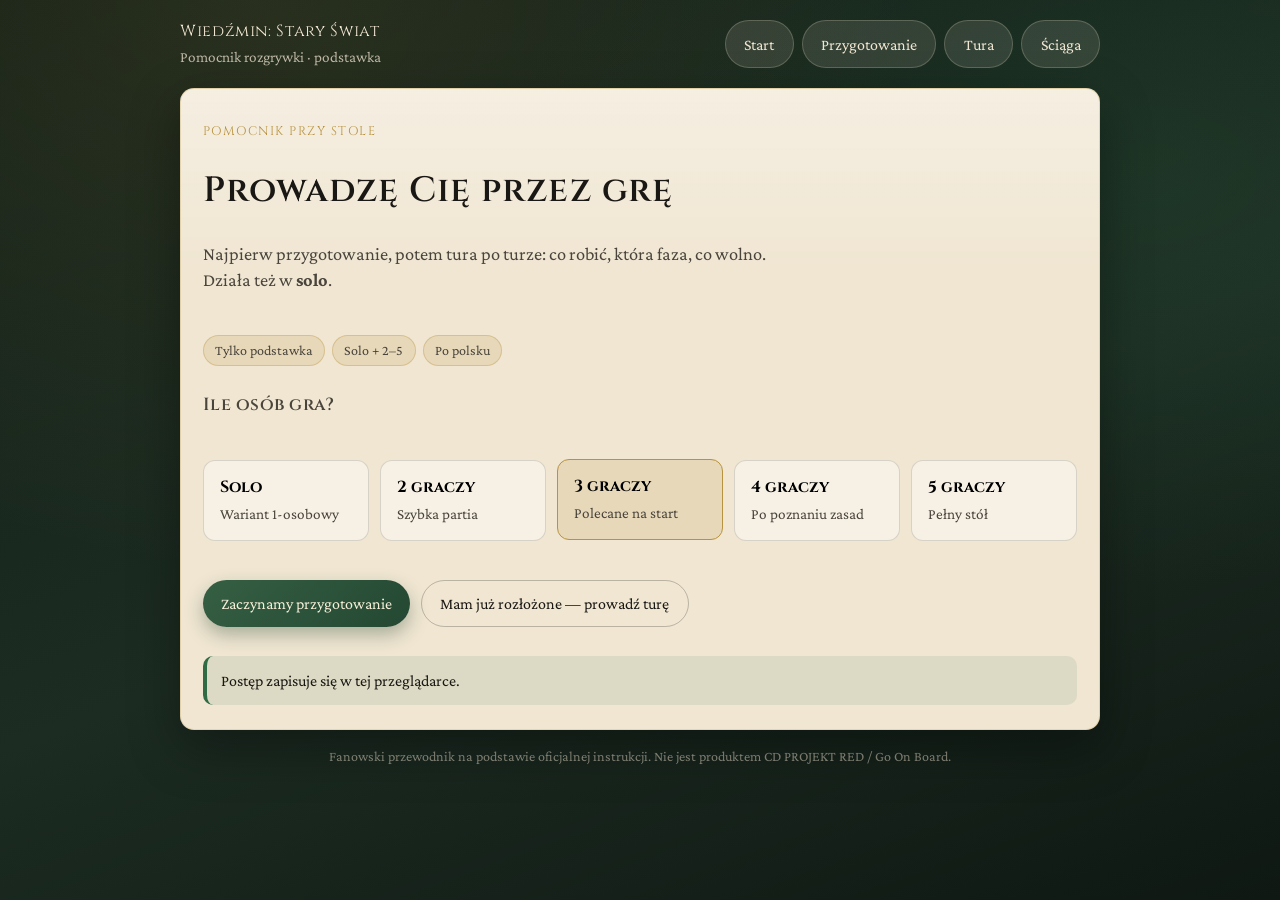
==== wiedzmin-helper/index.html @ c283d499 "Dodaj pomocnik Wiedźmin: Stary Świat (podstawka + solo) Przeglądarkowy przewodnik w wiedzmin-helper/" ====
<!DOCTYPE html>
<html lang="pl">
  <head>
    <meta charset="UTF-8" />
    <meta name="viewport" content="width=device-width, initial-scale=1" />
    <meta
      name="description"
      content="Pomocnik do planszówki Wiedźmin: Stary Świat — przygotowanie rozgrywki i prowadzenie tury krok po kroku."
    />
    <title>Wiedźmin: Stary Świat — Pomocnik</title>
    <link rel="preconnect" href="https://fonts.googleapis.com" />
    <link rel="preconnect" href="https://fonts.gstatic.com" crossorigin />
    <link
      href="https://fonts.googleapis.com/css2?family=Cinzel:wght@500;600&family=Crimson+Pro:ital,wght@0,400;0,600;1,400&display=swap"
      rel="stylesheet"
    />
    <link rel="stylesheet" href="./css/styles.css" />
  </head>
  <body>
    <div class="app" id="app">
      <p style="color:#f0e6d2;padding:2rem;font-family:Georgia,serif">Ładowanie pomocnika…</p>
    </div>
    <script type="module" src="./js/app.js"></script>
  </body>
</html>
---- wiedzmin-helper/css/styles.css ----
:root {
  --bg-deep: #142018;
  --bg-mid: #1c2c22;
  --panel: #f0e6d2;
  --panel-dark: #e2d4b8;
  --ink: #1a1814;
  --ink-soft: #4a453c;
  --brass: #b8923e;
  --brass-bright: #d4b05a;
  --danger: #8b3a2f;
  --ok: #2f6b45;
  --line: rgba(26, 24, 20, 0.14);
  --shadow: 0 18px 50px rgba(0, 0, 0, 0.35);
  --radius: 14px;
  --font-display: "Cinzel", "Palatino Linotype", serif;
  --font-body: "Crimson Pro", "Georgia", serif;
}

* {
  box-sizing: border-box;
}

html,
body {
  margin: 0;
  min-height: 100%;
}

body {
  font-family: var(--font-body);
  color: var(--ink);
  background:
    radial-gradient(ellipse at 20% 0%, rgba(184, 146, 62, 0.12), transparent 45%),
    radial-gradient(ellipse at 90% 20%, rgba(47, 107, 69, 0.18), transparent 40%),
    linear-gradient(160deg, var(--bg-deep), var(--bg-mid) 55%, #0f1813);
  background-attachment: fixed;
  line-height: 1.45;
}

button,
input,
select {
  font: inherit;
}

.app {
  width: min(920px, calc(100% - 1.5rem));
  margin: 0 auto;
  padding: 1.25rem 0 3rem;
}

.topbar {
  display: flex;
  align-items: center;
  justify-content: space-between;
  gap: 1rem;
  margin-bottom: 1.25rem;
  color: var(--panel);
}

.brand {
  font-family: var(--font-display);
  letter-spacing: 0.04em;
}

.brand small {
  display: block;
  margin-top: 0.2rem;
  font-family: var(--font-body);
  font-size: 0.95rem;
  opacity: 0.75;
  letter-spacing: 0;
}

.top-actions {
  display: flex;
  gap: 0.5rem;
  flex-wrap: wrap;
}

.panel {
  background:
    linear-gradient(180deg, rgba(255, 255, 255, 0.35), transparent 28%),
    var(--panel);
  border: 1px solid rgba(184, 146, 62, 0.28);
  border-radius: var(--radius);
  box-shadow: var(--shadow);
  padding: 1.35rem 1.35rem 1.5rem;
  animation: rise 0.35s ease both;
}

@keyframes rise {
  from {
    opacity: 0;
    transform: translateY(10px);
  }
  to {
    opacity: 1;
    transform: none;
  }
}

h1,
h2,
h3 {
  font-family: var(--font-display);
  font-weight: 600;
  letter-spacing: 0.03em;
  margin: 0 0 0.65rem;
}

h1 {
  font-size: clamp(1.6rem, 4vw, 2.2rem);
}

h2 {
  font-size: 1.35rem;
}

h3 {
  font-size: 1.1rem;
  color: var(--ink-soft);
}

.lead {
  font-size: 1.15rem;
  color: var(--ink-soft);
  margin: 0 0 1.25rem;
}

.progress {
  display: grid;
  gap: 0.45rem;
  margin-bottom: 1.1rem;
}

.progress-meta {
  display: flex;
  justify-content: space-between;
  gap: 1rem;
  font-size: 0.95rem;
  color: var(--ink-soft);
}

.progress-bar {
  height: 8px;
  border-radius: 999px;
  background: rgba(26, 24, 20, 0.1);
  overflow: hidden;
}

.progress-bar > span {
  display: block;
  height: 100%;
  width: 0;
  background: linear-gradient(90deg, var(--ok), var(--brass));
  transition: width 0.3s ease;
}

.step-kicker {
  display: inline-block;
  margin-bottom: 0.55rem;
  font-family: var(--font-display);
  font-size: 0.78rem;
  letter-spacing: 0.12em;
  text-transform: uppercase;
  color: var(--brass);
}

.checklist {
  list-style: none;
  margin: 0 0 1rem;
  padding: 0;
  display: grid;
  gap: 0.55rem;
}

.checklist li {
  display: grid;
  grid-template-columns: auto 1fr;
  gap: 0.7rem;
  align-items: start;
  padding: 0.75rem 0.85rem;
  border-radius: 10px;
  background: rgba(255, 255, 255, 0.35);
  border: 1px solid var(--line);
}

.checklist strong {
  display: block;
  margin-bottom: 0.15rem;
}

.note,
.warn,
.tip {
  margin: 0.9rem 0 0;
  padding: 0.8rem 0.9rem;
  border-radius: 10px;
  border-left: 4px solid var(--brass);
  background: rgba(184, 146, 62, 0.12);
}

.warn {
  border-left-color: var(--danger);
  background: rgba(139, 58, 47, 0.1);
}

.tip {
  border-left-color: var(--ok);
  background: rgba(47, 107, 69, 0.1);
}

.actions {
  display: flex;
  flex-wrap: wrap;
  gap: 0.65rem;
  margin-top: 1.25rem;
}

.btn {
  appearance: none;
  border: 0;
  border-radius: 999px;
  padding: 0.7rem 1.15rem;
  cursor: pointer;
  transition: transform 0.15s ease, background 0.15s ease, box-shadow 0.15s ease;
}

.btn:hover {
  transform: translateY(-1px);
}

.btn:active {
  transform: translateY(0);
}

.btn-primary {
  background: linear-gradient(135deg, #355f43, #244833);
  color: #f7efd8;
  box-shadow: 0 8px 18px rgba(36, 72, 51, 0.35);
}

.btn-secondary {
  background: transparent;
  color: var(--ink);
  border: 1px solid rgba(26, 24, 20, 0.25);
}

.btn-ghost {
  background: rgba(240, 230, 210, 0.12);
  color: var(--panel);
  border: 1px solid rgba(240, 230, 210, 0.22);
}

.btn-danger {
  background: var(--danger);
  color: #fff7f2;
}

.choice-grid {
  display: grid;
  grid-template-columns: repeat(auto-fit, minmax(140px, 1fr));
  gap: 0.7rem;
  margin: 1rem 0 0.25rem;
}

.choice {
  text-align: left;
  padding: 0.95rem 1rem;
  border-radius: 12px;
  border: 1px solid var(--line);
  background: rgba(255, 255, 255, 0.42);
  cursor: pointer;
  transition: border-color 0.15s ease, transform 0.15s ease, background 0.15s ease;
}

.choice:hover,
.choice.active {
  border-color: var(--brass);
  background: rgba(184, 146, 62, 0.16);
  transform: translateY(-1px);
}

.choice strong {
  display: block;
  font-family: var(--font-display);
  margin-bottom: 0.2rem;
}

.choice span {
  color: var(--ink-soft);
  font-size: 0.95rem;
}

.table {
  width: 100%;
  border-collapse: collapse;
  margin: 0.85rem 0 0.2rem;
  font-size: 0.98rem;
}

.table th,
.table td {
  border: 1px solid var(--line);
  padding: 0.55rem 0.65rem;
  text-align: left;
}

.table th {
  background: rgba(184, 146, 62, 0.15);
  font-family: var(--font-display);
  font-weight: 600;
}

.home-hero {
  min-height: min(72vh, 620px);
  display: grid;
  align-content: center;
  gap: 0.9rem;
}

.home-hero .lead {
  max-width: 36rem;
}

.badge-row {
  display: flex;
  flex-wrap: wrap;
  gap: 0.45rem;
  margin: 0.4rem 0 0.8rem;
}

.badge {
  display: inline-flex;
  align-items: center;
  padding: 0.28rem 0.7rem;
  border-radius: 999px;
  background: rgba(184, 146, 62, 0.16);
  border: 1px solid rgba(184, 146, 62, 0.35);
  font-size: 0.88rem;
  color: var(--ink-soft);
}

.phase-tabs {
  display: flex;
  flex-wrap: wrap;
  gap: 0.45rem;
  margin-bottom: 1rem;
}

.phase-tab {
  padding: 0.45rem 0.8rem;
  border-radius: 999px;
  border: 1px solid var(--line);
  background: rgba(255, 255, 255, 0.35);
  color: var(--ink-soft);
  cursor: pointer;
}

.phase-tab.active {
  background: #244833;
  border-color: #244833;
  color: #f7efd8;
}

.footer-note {
  margin-top: 1rem;
  color: rgba(240, 230, 210, 0.55);
  font-size: 0.88rem;
  text-align: center;
}

@media (max-width: 640px) {
  .app {
    width: min(100% - 1rem, 920px);
  }

  .panel {
    padding: 1.05rem;
  }

  .topbar {
    flex-direction: column;
    align-items: flex-start;
  }
}
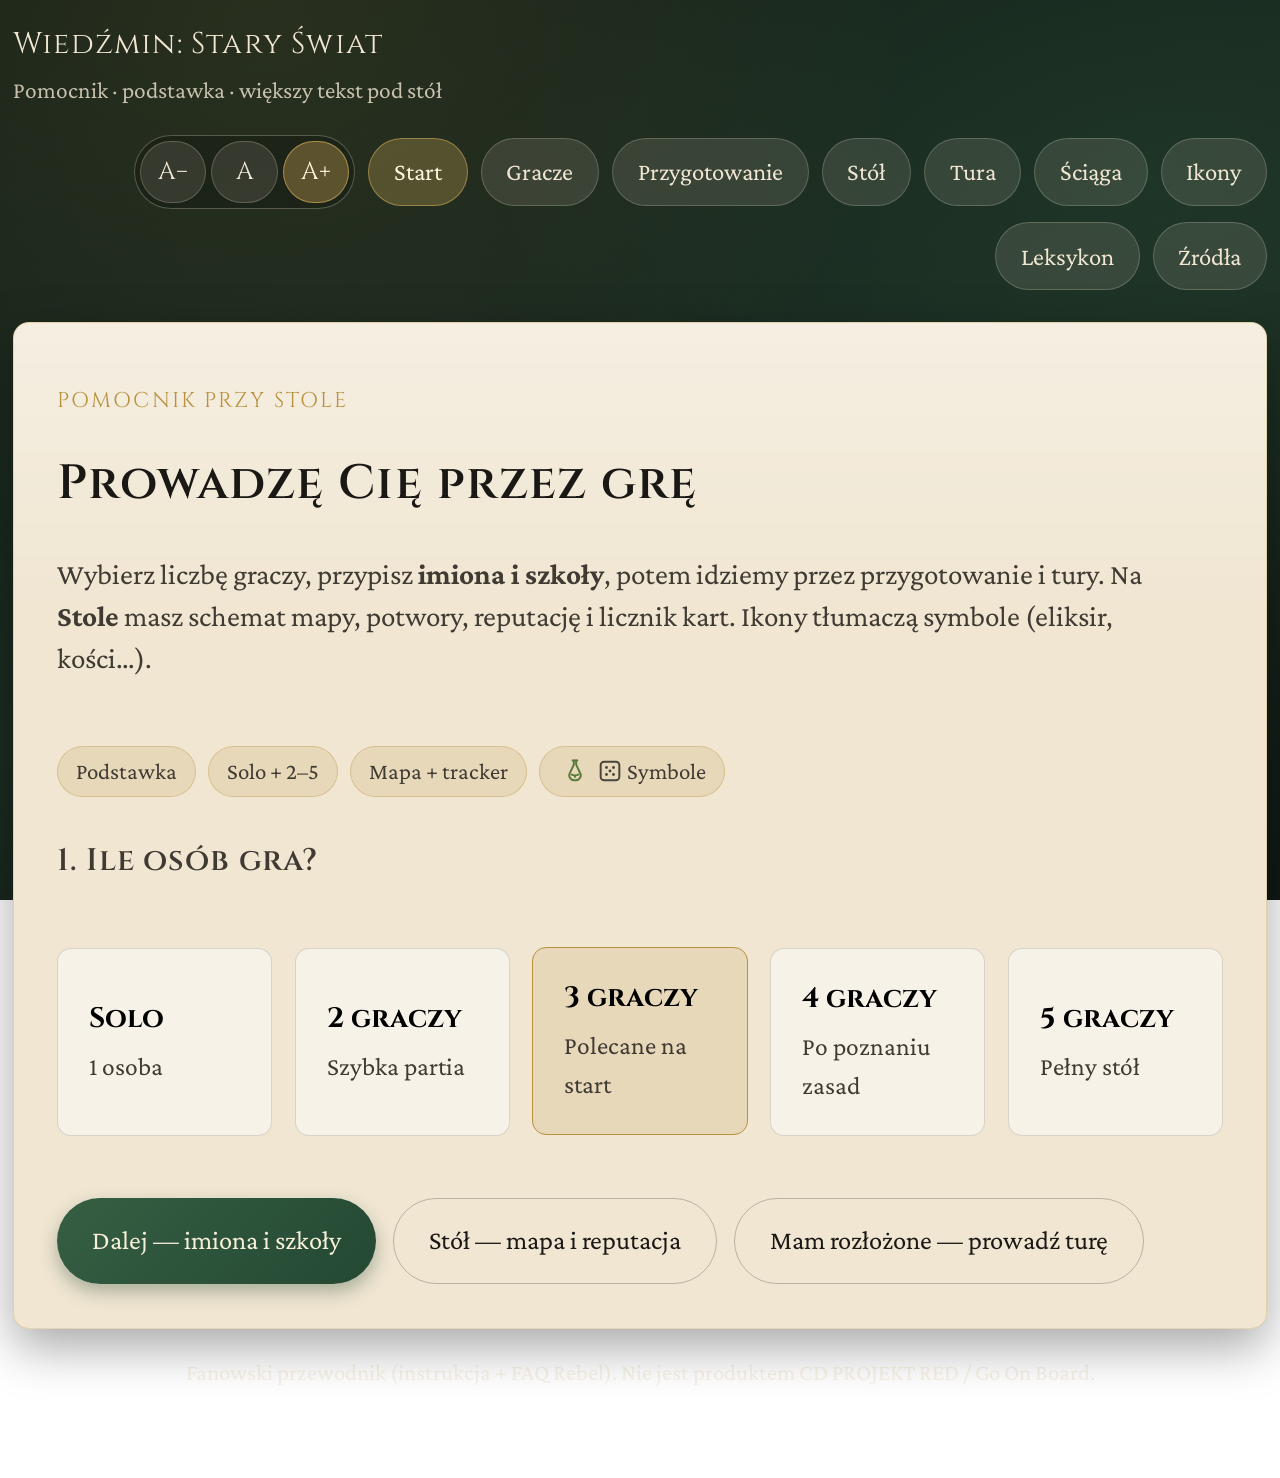
==== commit faefe54c: "Powiększ UI pod stół: pełniejsza szerokość i większa czcionka Domyślnie XL (~26px), układ do ~1600px" ====
--- a/wiedzmin-helper/index.html
+++ b/wiedzmin-helper/index.html
@@ -2,7 +2,21 @@
 <html lang="pl">
   <head>
     <meta charset="UTF-8" />
-    <meta name="viewport" content="width=device-width, initial-scale=1" />
+    <meta name="viewport" content="width=device-width, initial-scale=1, viewport-fit=cover" />
+    <script>
+      (function () {
+        try {
+          var s = localStorage.getItem("wiedzmin-stary-swiat-ui-scale") || "xl";
+          if (s === "md" || s === "lg" || s === "xl") {
+            document.documentElement.setAttribute("data-ui-scale", s);
+          } else {
+            document.documentElement.setAttribute("data-ui-scale", "xl");
+          }
+        } catch (e) {
+          document.documentElement.setAttribute("data-ui-scale", "xl");
+        }
+      })();
+    </script>
     <meta
       name="description"
       content="Pomocnik do planszówki Wiedźmin: Stary Świat — przygotowanie rozgrywki i prowadzenie tury krok po kroku."
--- a/wiedzmin-helper/css/styles.css
+++ b/wiedzmin-helper/css/styles.css
@@ -4,20 +4,39 @@
   --panel: #f0e6d2;
   --panel-dark: #e2d4b8;
   --ink: #1a1814;
-  --ink-soft: #4a453c;
+  --ink-soft: #3f3a32;
   --brass: #b8923e;
   --brass-bright: #d4b05a;
   --danger: #8b3a2f;
   --ok: #2f6b45;
   --line: rgba(26, 24, 20, 0.14);
   --shadow: 0 18px 50px rgba(0, 0, 0, 0.35);
-  --radius: 14px;
+  --radius: 16px;
   --font-display: "Cinzel", "Palatino Linotype", serif;
   --font-body: "Crimson Pro", "Georgia", serif;
+  /* Bazowo duże — do oglądania zza stołu; A−/A/A+ w topbarze */
+  --ui-font: 26px;
+  --app-max: 1600px;
 }
 
 * {
   box-sizing: border-box;
+}
+
+html {
+  font-size: var(--ui-font);
+}
+
+html[data-ui-scale="md"] {
+  --ui-font: 20px;
+}
+
+html[data-ui-scale="lg"] {
+  --ui-font: 22px;
+}
+
+html[data-ui-scale="xl"] {
+  --ui-font: 26px;
 }
 
 html,
@@ -34,41 +53,49 @@
     radial-gradient(ellipse at 90% 20%, rgba(47, 107, 69, 0.18), transparent 40%),
     linear-gradient(160deg, var(--bg-deep), var(--bg-mid) 55%, #0f1813);
   background-attachment: fixed;
-  line-height: 1.45;
+  line-height: 1.5;
+  -webkit-text-size-adjust: 100%;
+  text-size-adjust: 100%;
 }
 
 button,
 input,
-select {
+select,
+textarea {
   font: inherit;
 }
 
 .app {
-  width: min(920px, calc(100% - 1.5rem));
+  width: min(var(--app-max), calc(100% - 1rem));
   margin: 0 auto;
-  padding: 1.25rem 0 3rem;
+  padding: 0.85rem 0 2.5rem;
 }
 
 .topbar {
   display: flex;
-  align-items: center;
+  align-items: flex-start;
   justify-content: space-between;
   gap: 1rem;
   margin-bottom: 1.25rem;
   color: var(--panel);
+  flex-wrap: wrap;
 }
 
 .brand {
   font-family: var(--font-display);
   letter-spacing: 0.04em;
+}
+
+.brand {
+  font-size: 1.15rem;
 }
 
 .brand small {
   display: block;
-  margin-top: 0.2rem;
+  margin-top: 0.25rem;
   font-family: var(--font-body);
-  font-size: 0.95rem;
-  opacity: 0.75;
+  font-size: 0.9rem;
+  opacity: 0.8;
   letter-spacing: 0;
 }
 
@@ -76,6 +103,39 @@
   display: flex;
   gap: 0.5rem;
   flex-wrap: wrap;
+  justify-content: flex-end;
+  max-width: 100%;
+  align-items: center;
+}
+
+.top-actions .btn {
+  font-size: 0.95rem;
+  padding: 0.55rem 0.95rem;
+  min-height: 2.6rem;
+}
+
+.ui-scale {
+  display: inline-flex;
+  align-items: center;
+  gap: 0.2rem;
+  padding: 0.2rem;
+  border-radius: 999px;
+  border: 1px solid rgba(240, 230, 210, 0.28);
+  background: rgba(0, 0, 0, 0.22);
+}
+
+.ui-scale .btn {
+  min-width: 2.55rem;
+  min-height: 2.4rem;
+  padding: 0.35rem 0.55rem;
+  font-family: var(--font-display);
+  font-size: 0.95rem;
+  line-height: 1;
+}
+
+.ui-scale .btn.nav-active {
+  background: rgba(212, 176, 90, 0.35);
+  border-color: rgba(212, 176, 90, 0.65);
 }
 
 .panel {
@@ -85,7 +145,7 @@
   border: 1px solid rgba(184, 146, 62, 0.28);
   border-radius: var(--radius);
   box-shadow: var(--shadow);
-  padding: 1.35rem 1.35rem 1.5rem;
+  padding: 1.55rem 1.65rem 1.7rem;
   animation: rise 0.35s ease both;
 }
 
@@ -110,22 +170,26 @@
 }
 
 h1 {
-  font-size: clamp(1.6rem, 4vw, 2.2rem);
+  font-size: clamp(1.85rem, 3.6vw, 2.55rem);
+  line-height: 1.2;
 }
 
 h2 {
-  font-size: 1.35rem;
+  font-size: 1.45rem;
+  line-height: 1.25;
 }
 
 h3 {
-  font-size: 1.1rem;
+  font-size: 1.2rem;
   color: var(--ink-soft);
+  line-height: 1.3;
 }
 
 .lead {
-  font-size: 1.15rem;
+  font-size: 1.12rem;
   color: var(--ink-soft);
   margin: 0 0 1.25rem;
+  line-height: 1.45;
 }
 
 .progress {
@@ -161,8 +225,8 @@
   display: inline-block;
   margin-bottom: 0.55rem;
   font-family: var(--font-display);
-  font-size: 0.78rem;
-  letter-spacing: 0.12em;
+  font-size: 0.82rem;
+  letter-spacing: 0.1em;
   text-transform: uppercase;
   color: var(--brass);
 }
@@ -171,34 +235,53 @@
   list-style: none;
   margin: 0 0 1rem;
   padding: 0;
-  display: grid;
-  gap: 0.55rem;
+  display: flex;
+  flex-direction: column;
+  gap: 0.65rem;
+  font-size: 1.05rem;
 }
 
 .checklist li {
-  display: grid;
-  grid-template-columns: auto 1fr;
-  gap: 0.7rem;
-  align-items: start;
-  padding: 0.75rem 0.85rem;
-  border-radius: 10px;
-  background: rgba(255, 255, 255, 0.35);
+  display: block;
+  padding: 0.95rem 1.05rem;
+  border-radius: 12px;
+  background: rgba(255, 255, 255, 0.42);
   border: 1px solid var(--line);
+  text-align: left;
+  line-height: 1.5;
+  overflow-wrap: break-word;
+}
+
+.checklist li > div {
+  display: block;
+  margin-top: 0.35rem;
+  color: var(--ink-soft);
 }
 
 .checklist strong {
-  display: block;
-  margin-bottom: 0.15rem;
+  display: inline;
+  font-weight: 600;
+}
+
+.step-body {
+  overflow-wrap: break-word;
+}
+
+.step-body ol.checklist,
+.step-body ul.checklist {
+  counter-reset: none;
 }
 
 .note,
 .warn,
 .tip {
   margin: 0.9rem 0 0;
-  padding: 0.8rem 0.9rem;
-  border-radius: 10px;
-  border-left: 4px solid var(--brass);
+  padding: 0.95rem 1.05rem;
+  border-radius: 12px;
+  border-left: 5px solid var(--brass);
   background: rgba(184, 146, 62, 0.12);
+  font-size: 1.02rem;
+  line-height: 1.5;
 }
 
 .warn {
@@ -222,8 +305,10 @@
   appearance: none;
   border: 0;
   border-radius: 999px;
-  padding: 0.7rem 1.15rem;
+  padding: 0.85rem 1.35rem;
+  min-height: 2.85rem;
   cursor: pointer;
+  font-size: 1.02rem;
   transition: transform 0.15s ease, background 0.15s ease, box-shadow 0.15s ease;
 }
 
@@ -253,6 +338,12 @@
   border: 1px solid rgba(240, 230, 210, 0.22);
 }
 
+.btn-ghost.nav-active {
+  background: rgba(212, 176, 90, 0.28);
+  border-color: rgba(212, 176, 90, 0.55);
+  color: #fff6df;
+}
+
 .btn-danger {
   background: var(--danger);
   color: #fff7f2;
@@ -260,18 +351,19 @@
 
 .choice-grid {
   display: grid;
-  grid-template-columns: repeat(auto-fit, minmax(140px, 1fr));
-  gap: 0.7rem;
+  grid-template-columns: repeat(auto-fit, minmax(180px, 1fr));
+  gap: 0.85rem;
   margin: 1rem 0 0.25rem;
 }
 
 .choice {
   text-align: left;
-  padding: 0.95rem 1rem;
-  border-radius: 12px;
+  padding: 1.15rem 1.2rem;
+  border-radius: 14px;
   border: 1px solid var(--line);
-  background: rgba(255, 255, 255, 0.42);
+  background: rgba(255, 255, 255, 0.48);
   cursor: pointer;
+  min-height: 4.2rem;
   transition: border-color 0.15s ease, transform 0.15s ease, background 0.15s ease;
 }
 
@@ -285,25 +377,27 @@
 .choice strong {
   display: block;
   font-family: var(--font-display);
-  margin-bottom: 0.2rem;
+  margin-bottom: 0.25rem;
+  font-size: 1.08rem;
 }
 
 .choice span {
   color: var(--ink-soft);
-  font-size: 0.95rem;
+  font-size: 0.98rem;
+  line-height: 1.4;
 }
 
 .table {
   width: 100%;
   border-collapse: collapse;
   margin: 0.85rem 0 0.2rem;
-  font-size: 0.98rem;
+  font-size: 1.05rem;
 }
 
 .table th,
 .table td {
   border: 1px solid var(--line);
-  padding: 0.55rem 0.65rem;
+  padding: 0.7rem 0.8rem;
   text-align: left;
 }
 
@@ -321,7 +415,7 @@
 }
 
 .home-hero .lead {
-  max-width: 36rem;
+  max-width: 42rem;
 }
 
 .badge-row {
@@ -350,12 +444,14 @@
 }
 
 .phase-tab {
-  padding: 0.45rem 0.8rem;
+  padding: 0.65rem 1rem;
   border-radius: 999px;
   border: 1px solid var(--line);
   background: rgba(255, 255, 255, 0.35);
   color: var(--ink-soft);
   cursor: pointer;
+  font-size: 1rem;
+  min-height: 2.7rem;
 }
 
 .phase-tab.active {
@@ -371,17 +467,505 @@
   text-align: center;
 }
 
+.roster-card {
+  display: grid;
+  gap: 0.75rem;
+  padding: 1.1rem;
+  border-radius: 14px;
+  border: 1px solid var(--line);
+  background: rgba(255, 255, 255, 0.45);
+  margin-bottom: 0.85rem;
+}
+
+.roster-card label {
+  display: grid;
+  gap: 0.35rem;
+  font-size: 1.02rem;
+  color: var(--ink-soft);
+}
+
+.roster-card input,
+.roster-card select,
+.quest-add input,
+.quest-add select {
+  padding: 0.75rem 0.85rem;
+  border-radius: 10px;
+  border: 1px solid rgba(26, 24, 20, 0.2);
+  background: #fffaf0;
+  color: var(--ink);
+  font-size: 1.05rem;
+  min-height: 2.85rem;
+}
+
+.player-chip {
+  display: inline-flex;
+  align-items: center;
+  gap: 0.45rem;
+  padding: 0.45rem 0.9rem;
+  border-radius: 999px;
+  background: #244833;
+  color: #f7efd8;
+  font-family: var(--font-display);
+  font-size: 0.98rem;
+  letter-spacing: 0.03em;
+}
+
+.player-chip span {
+  opacity: 0.8;
+  font-family: var(--font-body);
+  font-size: 0.9rem;
+}
+
+.checklist a {
+  color: #6b4e16;
+}
+
+/* Ikony-ściągi (własne SVG, nie assety z pudełka) */
+.ico {
+  display: inline-flex;
+  vertical-align: -0.35em;
+  margin: 0 0.12rem;
+  color: #3d4a3f;
+}
+
+.ico svg {
+  display: block;
+}
+
+.ico-chip {
+  display: inline-flex;
+  align-items: center;
+  gap: 0.28rem;
+  margin: 0 0.1rem;
+  vertical-align: middle;
+}
+
+.ico-forest { color: #2f6b45; }
+.ico-mountain { color: #6b5b45; }
+.ico-water { color: #2f5f8b; }
+.ico-wild { color: #7a5a9a; }
+.ico-gold { color: #b8923e; }
+.ico-shield { color: #4a6a8b; }
+.ico-attack { color: #8b3a2f; }
+.ico-defense { color: #355f8b; }
+.ico-alchemy { color: #5a7a3a; }
+.ico-specialty { color: #b8923e; }
+.ico-card-blue { color: #2f5f9a; }
+.ico-card-red { color: #a33a2f; }
+.ico-card-green { color: #2f7a45; }
+.ico-card-yellow { color: #a08a2a; }
+.ico-card-purple { color: #6b3a8b; }
+.ico-monster { color: #6b3a2f; }
+.ico-quest { color: #5a4a2f; }
+.ico-dice { color: #4a453c; }
+.ico-move { color: #355f43; }
+.ico-trophy { color: #b8923e; }
+.ico-phase { color: #244833; }
+.ico-school { color: #244833; }
+.ico-elixir { color: #5a7a3a; }
+.ico-burn { color: #8b3a2f; }
+.ico-discard { color: #6b5b45; }
+.ico-fatigue { color: #6b4e16; }
+.ico-reputation { color: #b8923e; }
+.ico-hand { color: #4a453c; }
+
+/* Mapa-schemat + tracker */
+.map-stage {
+  margin: 0.75rem 0 0.5rem;
+  border-radius: 12px;
+  overflow: hidden;
+  border: 1px solid rgba(26, 24, 20, 0.2);
+  background: #152018;
+  min-height: 220px;
+  display: grid;
+  place-items: center;
+}
+
+.map-wrap {
+  width: 100%;
+  transition: transform 0.35s ease;
+  transform: rotate(var(--map-rot, 0deg));
+  transform-origin: center center;
+}
+
+.map-svg {
+  display: block;
+  width: 100%;
+  height: auto;
+  max-height: min(78vh, 720px);
+}
+
+.map-road {
+  stroke: rgba(240, 230, 210, 0.28);
+  stroke-width: 0.55;
+}
+
+.map-label {
+  fill: #f0e6d2;
+  font-size: 2.55px;
+  font-family: var(--font-display), serif;
+  pointer-events: none;
+  font-weight: 600;
+}
+
+.map-badge-text {
+  fill: #f0e6d2;
+  font-size: 2.2px;
+  font-family: var(--font-display), serif;
+  pointer-events: none;
+}
+
+.map-node-selected circle:first-child {
+  stroke: #d4b05a;
+  stroke-width: 0.85;
+  filter: drop-shadow(0 0 0.6px #d4b05a);
+}
+
+.map-toolbar {
+  display: flex;
+  flex-wrap: wrap;
+  gap: 0.45rem;
+  margin: 0.5rem 0;
+}
+
+.map-toolbar .btn {
+  padding: 0.45rem 0.8rem;
+  font-size: 0.92rem;
+}
+
+.loc-panel {
+  margin: 0.75rem 0 1rem;
+  padding: 0.85rem 0.95rem;
+  border-radius: 10px;
+  background: rgba(255, 255, 255, 0.38);
+  border: 1px solid var(--line);
+}
+
+.loc-panel .loc-num {
+  font-weight: 600;
+  color: var(--brass, #b8923e);
+  font-size: 0.92em;
+}
+
+.loc-panel .loc-action {
+  margin: 0.55rem 0 0;
+  line-height: 1.45;
+}
+
+.guide-box,
+.guide-inline {
+  margin: 0.75rem 0 0.35rem;
+  padding: 0.85rem 0.95rem;
+  border-radius: 12px;
+  background: rgba(36, 72, 51, 0.12);
+  border: 1px solid rgba(184, 146, 62, 0.35);
+}
+
+.guide-inline .guide-box {
+  margin: 0.55rem 0 0;
+  background: rgba(255, 255, 255, 0.28);
+}
+
+.guide-steps {
+  margin: 0.55rem 0 0;
+}
+
+.move-cost-grid .choice .note {
+  display: block;
+  margin-top: 0.25rem;
+  font-size: 0.88em;
+  opacity: 0.9;
+}
+
+.move-dest-grid .move-cost-lines {
+  display: flex;
+  flex-direction: column;
+  gap: 0.2rem;
+  margin-top: 0.35rem;
+  font-size: 0.9em;
+  text-align: left;
+}
+
+.move-dest-grid .move-cost-lines em {
+  opacity: 0.75;
+  font-style: normal;
+}
+
+.school-start-hint {
+  margin: 0.35rem 0 0;
+}
+
+.map-road-lit {
+  stroke: #d4b05a;
+  stroke-width: 0.55;
+  opacity: 0.95;
+}
+
+.map-node-here > circle:nth-of-type(1),
+.map-node-here > circle:nth-of-type(2) {
+  filter: drop-shadow(0 0 0.35px #f0e6d2);
+}
+
+.map-node-reach .map-label {
+  fill: #f3e2b0;
+  font-weight: 700;
+}
+
+.map-mini .map-svg {
+  max-height: 320px;
+}
+
+.monsters-panel {
+  margin: 1rem 0 1.25rem;
+  padding: 0.9rem 1rem;
+  border-radius: 12px;
+  border: 1px solid rgba(107, 58, 47, 0.45);
+  background: rgba(107, 58, 47, 0.1);
+}
+
+.monsters-list {
+  margin: 0.5rem 0 0;
+}
+
+.choice-danger {
+  border-color: rgba(160, 60, 40, 0.55) !important;
+  box-shadow: inset 0 0 0 1px rgba(160, 60, 40, 0.25);
+}
+
+.guide-monster-hit {
+  background: rgba(107, 58, 47, 0.16);
+  border-color: rgba(184, 100, 70, 0.5);
+}
+
+.tracker-list {
+  display: grid;
+  gap: 0.85rem;
+  margin: 0.6rem 0 0.4rem;
+}
+
+.tracker-card {
+  padding: 0.95rem;
+  border-radius: 12px;
+  border: 1px solid var(--line);
+  background: rgba(255, 255, 255, 0.4);
+}
+
+.tracker-card.tracker-active {
+  border-color: var(--brass);
+  box-shadow: 0 0 0 1px rgba(184, 146, 62, 0.35);
+}
+
+.tracker-card header {
+  display: flex;
+  flex-wrap: wrap;
+  gap: 0.45rem;
+  align-items: center;
+  margin-bottom: 0.75rem;
+}
+
+.tracker-grid {
+  display: grid;
+  grid-template-columns: repeat(auto-fit, minmax(140px, 1fr));
+  gap: 0.75rem;
+}
+
+.tracker-grid label {
+  display: grid;
+  gap: 0.4rem;
+  font-size: 1.02rem;
+  color: var(--ink-soft);
+}
+
+.rep-row,
+.num-row {
+  display: flex;
+  flex-wrap: wrap;
+  gap: 0.35rem;
+  align-items: center;
+}
+
+.rep-btn {
+  width: 2.55rem;
+  height: 2.55rem;
+  border-radius: 10px;
+  border: 1px solid var(--line);
+  background: rgba(255, 255, 255, 0.5);
+  cursor: pointer;
+  font-family: var(--font-display);
+  font-size: 1.05rem;
+}
+
+.rep-btn.active {
+  background: #244833;
+  color: #f7efd8;
+  border-color: #244833;
+}
+
+.num-val {
+  min-width: 2rem;
+  text-align: center;
+  font-family: var(--font-display);
+  font-size: 1.35rem;
+}
+
+.num-row .btn {
+  padding: 0.55rem 0.95rem;
+  min-width: 2.7rem;
+  min-height: 2.7rem;
+  font-size: 1.2rem;
+}
+
+.now-row {
+  margin-top: 0.85rem;
+}
+
+.now-actions {
+  grid-template-columns: repeat(auto-fit, minmax(120px, 1fr));
+}
+
+.now-actions .choice {
+  padding: 0.55rem 0.65rem;
+}
+
+.now-actions .choice strong {
+  margin: 0;
+  font-size: 0.92rem;
+}
+
+.tracker-math {
+  margin-top: 0.75rem;
+}
+
+.tracker-quests {
+  margin-top: 0.55rem;
+}
+
+.tracker-quests .checklist {
+  margin: 0.25rem 0 0;
+}
+
+.guide-quest-hit {
+  border-color: var(--brass);
+  background: linear-gradient(135deg, rgba(184, 146, 62, 0.18), rgba(255, 255, 255, 0.35));
+}
+
+.quest-add label,
+.resource-adjust label {
+  display: grid;
+  gap: 0.3rem;
+  margin-top: 0.55rem;
+}
+
+.quest-add input,
+.quest-add select {
+  font: inherit;
+  padding: 0.45rem 0.55rem;
+  border-radius: 8px;
+  border: 1px solid var(--line);
+  background: rgba(255, 255, 255, 0.65);
+  color: var(--ink);
+}
+
+.turn-summary .checklist li {
+  margin-bottom: 0.25rem;
+}
+
+.tracker-math summary {
+  cursor: pointer;
+  font-family: var(--font-display);
+}
+
+.board-panel .map-wrap {
+  /* gdy obrót 90/270, zostaw miejsce */
+  margin-inline: auto;
+}
+
 @media (max-width: 640px) {
+  .map-svg {
+    max-height: 52vh;
+  }
+}
+
+.ico-legend-row {
+  display: grid;
+  grid-template-columns: repeat(auto-fit, minmax(200px, 1fr));
+  gap: 0.65rem;
+  margin: 0.6rem 0 1.1rem;
+}
+
+.ico-legend-item {
+  display: grid;
+  grid-template-columns: auto 1fr;
+  gap: 0.65rem;
+  align-items: start;
+  padding: 0.7rem 0.75rem;
+  border-radius: 10px;
+  background: rgba(255, 255, 255, 0.4);
+  border: 1px solid var(--line);
+}
+
+.ico-legend-item .ico {
+  margin-top: 0.15rem;
+  color: inherit;
+}
+
+.ico-legend-item .ico-forest { color: #2f6b45; }
+.ico-legend-item .ico-mountain { color: #6b5b45; }
+.ico-legend-item .ico-water { color: #2f5f8b; }
+.ico-legend-item .ico-wild { color: #7a5a9a; }
+.ico-legend-item .ico-gold { color: #b8923e; }
+.ico-legend-item .ico-card-blue { color: #2f5f9a; }
+.ico-legend-item .ico-card-red { color: #a33a2f; }
+.ico-legend-item .ico-card-green { color: #2f7a45; }
+.ico-legend-item .ico-card-yellow { color: #a08a2a; }
+.ico-legend-item .ico-card-purple { color: #6b3a8b; }
+
+.ico-legend-item strong {
+  display: block;
+  font-family: var(--font-display);
+  font-size: 0.95rem;
+  margin-bottom: 0.1rem;
+}
+
+.ico-legend-item span {
+  display: block;
+  color: var(--ink-soft);
+  font-size: 0.9rem;
+}
+
+.player-chip .ico {
+  color: #f7efd8;
+  margin: 0;
+}
+
+.phase-tab .ico {
+  margin-right: 0.2rem;
+  vertical-align: -0.3em;
+}
+
+@media (max-width: 900px) {
   .app {
-    width: min(100% - 1rem, 920px);
+    width: calc(100% - 0.75rem);
   }
 
   .panel {
-    padding: 1.05rem;
+    padding: 1.15rem 1.1rem 1.3rem;
   }
 
   .topbar {
     flex-direction: column;
     align-items: flex-start;
   }
-}
+
+  .choice-grid {
+    grid-template-columns: 1fr;
+  }
+}
+
+@media (min-width: 1100px) {
+  .tracker-list {
+    display: grid;
+    grid-template-columns: repeat(auto-fit, minmax(340px, 1fr));
+    gap: 1rem;
+  }
+}
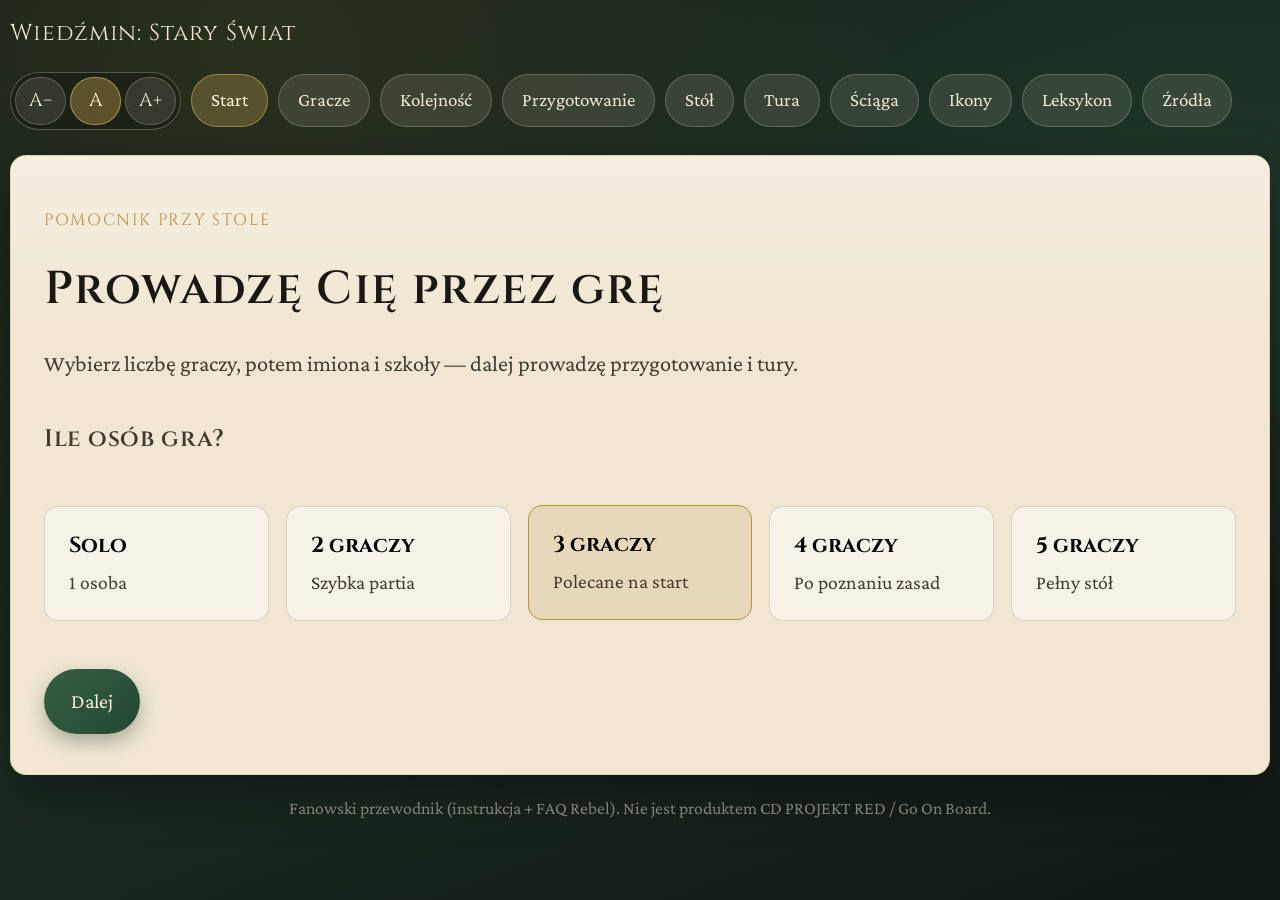
==== commit 96d12a08: "Poprawki UX przy stole: kolejność, mapa ruchu, tropy, medytacja - Start szkoły odświeża się przy zmi" ====
--- a/wiedzmin-helper/index.html
+++ b/wiedzmin-helper/index.html
@@ -6,14 +6,15 @@
     <script>
       (function () {
         try {
-          var s = localStorage.getItem("wiedzmin-stary-swiat-ui-scale") || "xl";
-          if (s === "md" || s === "lg" || s === "xl") {
+          var s = localStorage.getItem("wiedzmin-stary-swiat-ui-scale") || "md";
+          if (s === "xl") s = "lg";
+          if (s === "sm" || s === "md" || s === "lg") {
             document.documentElement.setAttribute("data-ui-scale", s);
           } else {
-            document.documentElement.setAttribute("data-ui-scale", "xl");
+            document.documentElement.setAttribute("data-ui-scale", "md");
           }
         } catch (e) {
-          document.documentElement.setAttribute("data-ui-scale", "xl");
+          document.documentElement.setAttribute("data-ui-scale", "md");
         }
       })();
     </script>
--- a/wiedzmin-helper/css/styles.css
+++ b/wiedzmin-helper/css/styles.css
@@ -14,8 +14,8 @@
   --radius: 16px;
   --font-display: "Cinzel", "Palatino Linotype", serif;
   --font-body: "Crimson Pro", "Georgia", serif;
-  /* Bazowo duże — do oglądania zza stołu; A−/A/A+ w topbarze */
-  --ui-font: 26px;
+  /* Domyślnie A (= md). A− mniejsze, A+ większe — pod stół. */
+  --ui-font: 20px;
   --app-max: 1600px;
 }
 
@@ -27,16 +27,16 @@
   font-size: var(--ui-font);
 }
 
+html[data-ui-scale="sm"] {
+  --ui-font: 17px;
+}
+
 html[data-ui-scale="md"] {
   --ui-font: 20px;
 }
 
 html[data-ui-scale="lg"] {
-  --ui-font: 22px;
-}
-
-html[data-ui-scale="xl"] {
-  --ui-font: 26px;
+  --ui-font: 24px;
 }
 
 html,
@@ -870,6 +870,56 @@
   margin-bottom: 0.25rem;
 }
 
+.choice-disabled,
+.choice[disabled] {
+  opacity: 0.45;
+  cursor: not-allowed;
+  transform: none !important;
+  filter: grayscale(0.35);
+}
+
+.choice-meditate-ready {
+  border-color: var(--ok) !important;
+  box-shadow: 0 0 0 2px rgba(47, 107, 69, 0.35);
+}
+
+.order-list {
+  list-style: none;
+  margin: 0.75rem 0;
+  padding: 0;
+  display: flex;
+  flex-direction: column;
+  gap: 0.55rem;
+}
+
+.order-item {
+  display: flex;
+  align-items: center;
+  gap: 0.65rem;
+  padding: 0.85rem 1rem;
+  border-radius: 12px;
+  border: 1px solid var(--line);
+  background: rgba(255, 255, 255, 0.5);
+  cursor: grab;
+}
+
+.order-item.dragging {
+  opacity: 0.55;
+}
+
+.order-item .order-pos {
+  font-family: var(--font-display);
+  min-width: 2rem;
+}
+
+.map-node-reach {
+  cursor: pointer;
+}
+
+.setup-map-embed {
+  margin-top: 1rem;
+}
+
 .tracker-math summary {
   cursor: pointer;
   font-family: var(--font-display);
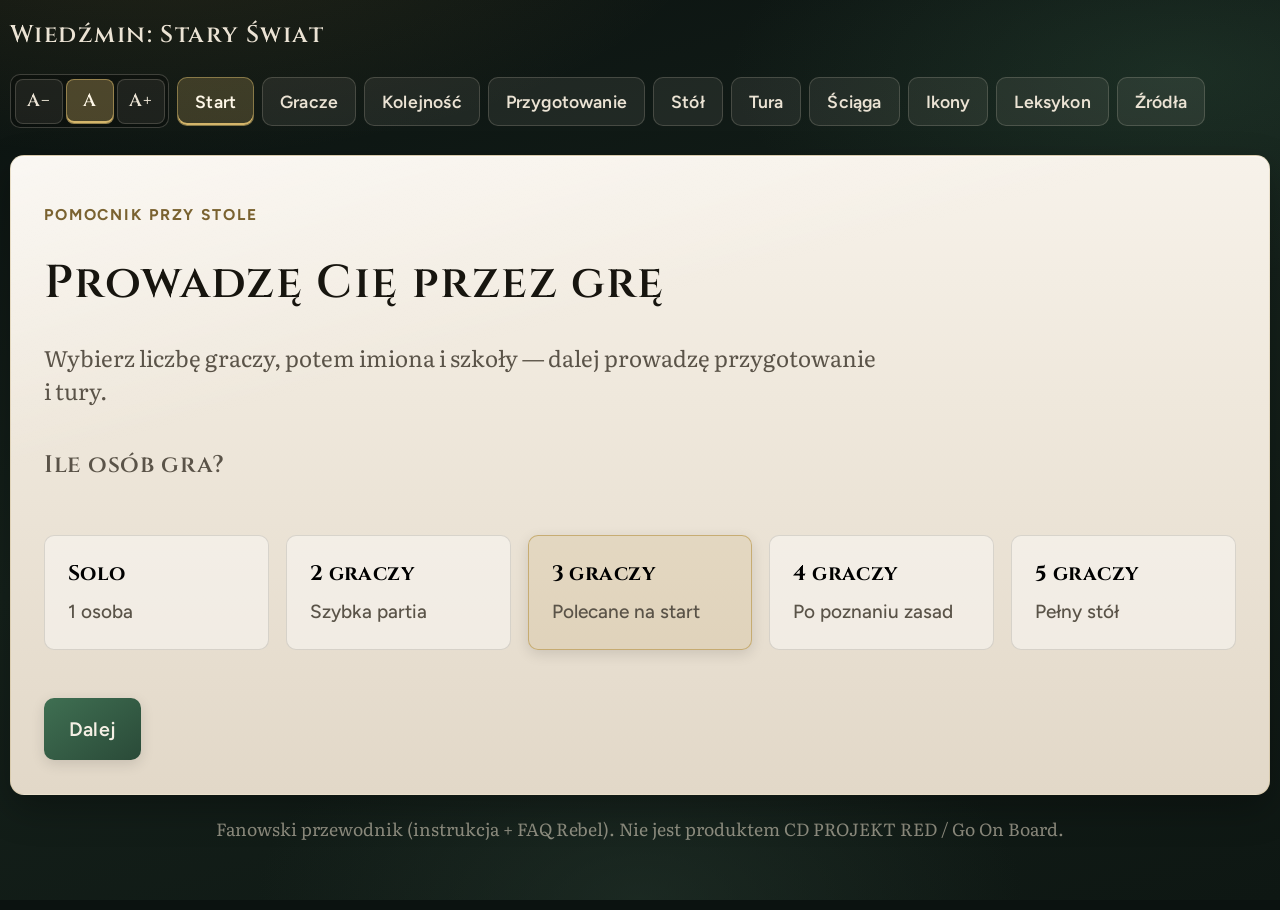
==== commit 9ef4ef87: "UI: paleta Northern Path, typografia i płynniejsze przejścia Odświeżony wygląd pomocnika: chłodny me" ====
--- a/wiedzmin-helper/index.html
+++ b/wiedzmin-helper/index.html
@@ -26,14 +26,14 @@
     <link rel="preconnect" href="https://fonts.googleapis.com" />
     <link rel="preconnect" href="https://fonts.gstatic.com" crossorigin />
     <link
-      href="https://fonts.googleapis.com/css2?family=Cinzel:wght@500;600&family=Crimson+Pro:ital,wght@0,400;0,600;1,400&display=swap"
+      href="https://fonts.googleapis.com/css2?family=Cinzel:wght@500;600;700&family=Figtree:wght@500;600;700&family=Literata:ital,opsz,wght@0,7..72,400;0,7..72,600;1,7..72,400&display=swap"
       rel="stylesheet"
     />
     <link rel="stylesheet" href="./css/styles.css" />
   </head>
   <body>
     <div class="app" id="app">
-      <p style="color:#f0e6d2;padding:2rem;font-family:Georgia,serif">Ładowanie pomocnika…</p>
+      <p class="boot-msg">Ładowanie pomocnika…</p>
     </div>
     <script type="module" src="./js/app.js"></script>
   </body>
--- a/wiedzmin-helper/css/styles.css
+++ b/wiedzmin-helper/css/styles.css
@@ -1,22 +1,40 @@
 :root {
-  --bg-deep: #142018;
-  --bg-mid: #1c2c22;
-  --panel: #f0e6d2;
-  --panel-dark: #e2d4b8;
-  --ink: #1a1814;
-  --ink-soft: #3f3a32;
-  --brass: #b8923e;
-  --brass-bright: #d4b05a;
-  --danger: #8b3a2f;
-  --ok: #2f6b45;
-  --line: rgba(26, 24, 20, 0.14);
-  --shadow: 0 18px 50px rgba(0, 0, 0, 0.35);
-  --radius: 16px;
+  /* Northern Path — chłodny mech, kość, złoto szlaku (nie krem+terracotta) */
+  --bg-deep: #0b1210;
+  --bg-mid: #15211b;
+  --bg-glow: #24352c;
+  --panel: #efe8dc;
+  --panel-dark: #e2d8c8;
+  --panel-lift: #f7f2ea;
+  --ink: #17150f;
+  --ink-soft: #5a5348;
+  --brass: #b8974a;
+  --brass-bright: #d4b56a;
+  --brass-deep: #7a6230;
+  --moss: #3f6f52;
+  --moss-deep: #2a4a38;
+  --danger: #9a4034;
+  --ok: #3f6f52;
+  --line: rgba(23, 21, 15, 0.12);
+  --line-strong: rgba(23, 21, 15, 0.2);
+  --shadow: 0 14px 36px rgba(0, 0, 0, 0.28);
+  --shadow-soft: 0 4px 14px rgba(0, 0, 0, 0.12);
+  --radius: 14px;
+  --radius-sm: 10px;
+  --radius-pill: 999px;
   --font-display: "Cinzel", "Palatino Linotype", serif;
-  --font-body: "Crimson Pro", "Georgia", serif;
+  --font-body: "Literata", "Georgia", serif;
+  --font-ui: "Figtree", "Segoe UI", sans-serif;
+  --ease-out: cubic-bezier(0.22, 1, 0.36, 1);
+  --ease-snap: cubic-bezier(0.33, 1, 0.68, 1);
+  --dur-fast: 140ms;
+  --dur: 280ms;
+  --dur-slow: 420ms;
   /* Domyślnie A (= md). A− mniejsze, A+ większe — pod stół. */
   --ui-font: 20px;
   --app-max: 1600px;
+  --nav-fg: #ebe3d4;
+  --nav-fg-muted: rgba(235, 227, 212, 0.62);
 }
 
 * {
@@ -48,14 +66,17 @@
 body {
   font-family: var(--font-body);
   color: var(--ink);
-  background:
-    radial-gradient(ellipse at 20% 0%, rgba(184, 146, 62, 0.12), transparent 45%),
-    radial-gradient(ellipse at 90% 20%, rgba(47, 107, 69, 0.18), transparent 40%),
-    linear-gradient(160deg, var(--bg-deep), var(--bg-mid) 55%, #0f1813);
+  background-color: var(--bg-deep);
+  background-image:
+    radial-gradient(ellipse 80% 50% at 12% -10%, rgba(184, 151, 74, 0.14), transparent 55%),
+    radial-gradient(ellipse 70% 45% at 92% 8%, rgba(63, 111, 82, 0.22), transparent 50%),
+    radial-gradient(ellipse 50% 40% at 50% 100%, rgba(36, 53, 44, 0.55), transparent 60%),
+    linear-gradient(165deg, var(--bg-deep) 0%, var(--bg-mid) 48%, #0e1713 100%);
   background-attachment: fixed;
-  line-height: 1.5;
+  line-height: 1.55;
   -webkit-text-size-adjust: 100%;
   text-size-adjust: 100%;
+  font-optical-sizing: auto;
 }
 
 button,
@@ -65,6 +86,20 @@
   font: inherit;
 }
 
+.boot-msg {
+  color: var(--nav-fg);
+  padding: 2rem 0.5rem;
+  font-family: var(--font-ui);
+  letter-spacing: 0.02em;
+  opacity: 0.85;
+  animation: boot-pulse 1.2s var(--ease-out) infinite alternate;
+}
+
+@keyframes boot-pulse {
+  from { opacity: 0.45; }
+  to { opacity: 0.9; }
+}
+
 .app {
   width: min(var(--app-max), calc(100% - 1rem));
   margin: 0 auto;
@@ -76,32 +111,33 @@
   align-items: flex-start;
   justify-content: space-between;
   gap: 1rem;
-  margin-bottom: 1.25rem;
-  color: var(--panel);
+  margin-bottom: 1.35rem;
+  color: var(--nav-fg);
   flex-wrap: wrap;
 }
 
 .brand {
   font-family: var(--font-display);
-  letter-spacing: 0.04em;
-}
-
-.brand {
-  font-size: 1.15rem;
+  letter-spacing: 0.06em;
+  font-size: 1.2rem;
+  font-weight: 600;
+  text-wrap: balance;
 }
 
 .brand small {
   display: block;
-  margin-top: 0.25rem;
-  font-family: var(--font-body);
-  font-size: 0.9rem;
-  opacity: 0.8;
-  letter-spacing: 0;
+  margin-top: 0.3rem;
+  font-family: var(--font-ui);
+  font-size: 0.82rem;
+  font-weight: 500;
+  color: var(--nav-fg-muted);
+  letter-spacing: 0.04em;
+  text-transform: uppercase;
 }
 
 .top-actions {
   display: flex;
-  gap: 0.5rem;
+  gap: 0.4rem;
   flex-wrap: wrap;
   justify-content: flex-end;
   max-width: 100%;
@@ -109,44 +145,72 @@
 }
 
 .top-actions .btn {
-  font-size: 0.95rem;
-  padding: 0.55rem 0.95rem;
-  min-height: 2.6rem;
+  font-family: var(--font-ui);
+  font-size: 0.88rem;
+  font-weight: 600;
+  padding: 0.5rem 0.85rem;
+  min-height: 2.45rem;
+  border-radius: var(--radius-sm);
+  letter-spacing: 0.01em;
 }
 
 .ui-scale {
   display: inline-flex;
   align-items: center;
-  gap: 0.2rem;
-  padding: 0.2rem;
-  border-radius: 999px;
-  border: 1px solid rgba(240, 230, 210, 0.28);
-  background: rgba(0, 0, 0, 0.22);
+  gap: 0.15rem;
+  padding: 0.18rem;
+  border-radius: var(--radius-sm);
+  border: 1px solid rgba(235, 227, 212, 0.22);
+  background: rgba(0, 0, 0, 0.28);
 }
 
 .ui-scale .btn {
-  min-width: 2.55rem;
-  min-height: 2.4rem;
-  padding: 0.35rem 0.55rem;
+  min-width: 2.4rem;
+  min-height: 2.25rem;
+  padding: 0.3rem 0.5rem;
   font-family: var(--font-display);
-  font-size: 0.95rem;
+  font-size: 0.9rem;
   line-height: 1;
+  border-radius: 8px;
 }
 
 .ui-scale .btn.nav-active {
-  background: rgba(212, 176, 90, 0.35);
-  border-color: rgba(212, 176, 90, 0.65);
+  background: rgba(212, 181, 106, 0.32);
+  border-color: rgba(212, 181, 106, 0.55);
+  color: #fff8e8;
 }
 
 .panel {
+  position: relative;
   background:
-    linear-gradient(180deg, rgba(255, 255, 255, 0.35), transparent 28%),
-    var(--panel);
-  border: 1px solid rgba(184, 146, 62, 0.28);
+    linear-gradient(165deg, rgba(255, 255, 255, 0.42) 0%, transparent 32%),
+    linear-gradient(180deg, var(--panel-lift), var(--panel) 38%, var(--panel-dark));
+  border: 1px solid rgba(184, 151, 74, 0.22);
   border-radius: var(--radius);
   box-shadow: var(--shadow);
   padding: 1.55rem 1.65rem 1.7rem;
-  animation: rise 0.35s ease both;
+  animation: panel-enter var(--dur-slow) var(--ease-out) both;
+  transform-origin: 50% 12%;
+}
+
+.panel::before {
+  content: "";
+  position: absolute;
+  inset: 0;
+  border-radius: inherit;
+  pointer-events: none;
+  box-shadow: inset 0 1px 0 rgba(255, 255, 255, 0.45);
+}
+
+@keyframes panel-enter {
+  from {
+    opacity: 0;
+    transform: translateY(14px) scale(0.985);
+  }
+  to {
+    opacity: 1;
+    transform: none;
+  }
 }
 
 @keyframes rise {
@@ -207,9 +271,9 @@
 }
 
 .progress-bar {
-  height: 8px;
-  border-radius: 999px;
-  background: rgba(26, 24, 20, 0.1);
+  height: 7px;
+  border-radius: 6px;
+  background: rgba(23, 21, 15, 0.1);
   overflow: hidden;
 }
 
@@ -217,18 +281,19 @@
   display: block;
   height: 100%;
   width: 0;
-  background: linear-gradient(90deg, var(--ok), var(--brass));
-  transition: width 0.3s ease;
+  background: linear-gradient(90deg, var(--moss), var(--brass-bright));
+  transition: width var(--dur-slow) var(--ease-out);
 }
 
 .step-kicker {
   display: inline-block;
   margin-bottom: 0.55rem;
-  font-family: var(--font-display);
-  font-size: 0.82rem;
-  letter-spacing: 0.1em;
+  font-family: var(--font-ui);
+  font-size: 0.78rem;
+  font-weight: 700;
+  letter-spacing: 0.12em;
   text-transform: uppercase;
-  color: var(--brass);
+  color: var(--brass-deep);
 }
 
 .checklist {
@@ -244,12 +309,13 @@
 .checklist li {
   display: block;
   padding: 0.95rem 1.05rem;
-  border-radius: 12px;
-  background: rgba(255, 255, 255, 0.42);
+  border-radius: var(--radius-sm);
+  background: rgba(255, 255, 255, 0.38);
   border: 1px solid var(--line);
   text-align: left;
   line-height: 1.5;
   overflow-wrap: break-word;
+  transition: border-color var(--dur-fast) ease, background var(--dur-fast) ease;
 }
 
 .checklist li > div {
@@ -276,22 +342,22 @@
 .warn,
 .tip {
   margin: 0.9rem 0 0;
-  padding: 0.95rem 1.05rem;
-  border-radius: 12px;
-  border-left: 5px solid var(--brass);
-  background: rgba(184, 146, 62, 0.12);
+  padding: 0.9rem 1rem;
+  border-radius: var(--radius-sm);
+  border-left: 4px solid var(--brass);
+  background: rgba(184, 151, 74, 0.1);
   font-size: 1.02rem;
   line-height: 1.5;
 }
 
 .warn {
   border-left-color: var(--danger);
-  background: rgba(139, 58, 47, 0.1);
+  background: rgba(154, 64, 52, 0.09);
 }
 
 .tip {
   border-left-color: var(--ok);
-  background: rgba(47, 107, 69, 0.1);
+  background: rgba(63, 111, 82, 0.1);
 }
 
 .actions {
@@ -304,12 +370,21 @@
 .btn {
   appearance: none;
   border: 0;
-  border-radius: 999px;
-  padding: 0.85rem 1.35rem;
-  min-height: 2.85rem;
+  border-radius: var(--radius-sm);
+  padding: 0.8rem 1.25rem;
+  min-height: 2.75rem;
   cursor: pointer;
-  font-size: 1.02rem;
-  transition: transform 0.15s ease, background 0.15s ease, box-shadow 0.15s ease;
+  font-family: var(--font-ui);
+  font-size: 0.98rem;
+  font-weight: 600;
+  letter-spacing: 0.01em;
+  transition:
+    transform var(--dur-fast) var(--ease-snap),
+    background var(--dur) ease,
+    box-shadow var(--dur) ease,
+    border-color var(--dur) ease,
+    color var(--dur) ease,
+    opacity var(--dur-fast) ease;
 }
 
 .btn:hover {
@@ -317,31 +392,51 @@
 }
 
 .btn:active {
-  transform: translateY(0);
+  transform: translateY(0) scale(0.985);
+}
+
+.btn:focus-visible {
+  outline: 2px solid var(--brass);
+  outline-offset: 2px;
 }
 
 .btn-primary {
-  background: linear-gradient(135deg, #355f43, #244833);
-  color: #f7efd8;
-  box-shadow: 0 8px 18px rgba(36, 72, 51, 0.35);
+  background: linear-gradient(145deg, var(--moss) 0%, var(--moss-deep) 100%);
+  color: #f4efe4;
+  box-shadow: var(--shadow-soft);
+}
+
+.btn-primary:hover {
+  box-shadow: 0 8px 20px rgba(42, 74, 56, 0.35);
 }
 
 .btn-secondary {
-  background: transparent;
+  background: rgba(255, 255, 255, 0.35);
   color: var(--ink);
-  border: 1px solid rgba(26, 24, 20, 0.25);
+  border: 1px solid var(--line-strong);
+}
+
+.btn-secondary:hover {
+  background: rgba(255, 255, 255, 0.55);
+  border-color: rgba(184, 151, 74, 0.45);
 }
 
 .btn-ghost {
-  background: rgba(240, 230, 210, 0.12);
-  color: var(--panel);
-  border: 1px solid rgba(240, 230, 210, 0.22);
+  background: rgba(235, 227, 212, 0.08);
+  color: var(--nav-fg);
+  border: 1px solid rgba(235, 227, 212, 0.18);
+}
+
+.btn-ghost:hover {
+  background: rgba(235, 227, 212, 0.14);
+  border-color: rgba(212, 181, 106, 0.35);
 }
 
 .btn-ghost.nav-active {
-  background: rgba(212, 176, 90, 0.28);
-  border-color: rgba(212, 176, 90, 0.55);
-  color: #fff6df;
+  background: rgba(212, 181, 106, 0.22);
+  border-color: rgba(212, 181, 106, 0.5);
+  color: #fff8e8;
+  box-shadow: inset 0 -2px 0 var(--brass-bright);
 }
 
 .btn-danger {
@@ -356,35 +451,238 @@
   margin: 1rem 0 0.25rem;
 }
 
+.trail-token-grid {
+  display: grid;
+  grid-template-columns: repeat(3, minmax(0, 1fr));
+  gap: 0.65rem;
+  margin: 0.75rem 0 0.15rem;
+}
+
+.trail-token-btn {
+  display: flex;
+  flex-direction: column;
+  align-items: center;
+  gap: 0.2rem;
+  text-align: center;
+  padding: 0.7rem 0.45rem 0.65rem;
+  border-radius: 12px;
+  border: 1px solid var(--line);
+  background: rgba(255, 255, 255, 0.42);
+  cursor: pointer;
+  min-height: 6.2rem;
+  transition: border-color 0.15s ease, background 0.15s ease, transform 0.15s ease;
+}
+
+.trail-token-btn .trail-token-ico {
+  line-height: 0;
+  margin-bottom: 0.15rem;
+}
+
+.trail-token-btn .trail-token-ico .ico-img {
+  width: 2.35rem;
+  height: 2.35rem;
+}
+
+.trail-token-btn strong {
+  font-family: var(--font-display);
+  font-size: 1.02rem;
+  line-height: 1.2;
+}
+
+.trail-token-meta {
+  color: var(--ink-soft);
+  font-size: 0.92rem;
+}
+
+.trail-token-status {
+  color: var(--ink-soft);
+  font-size: 0.78rem;
+  opacity: 0.85;
+  margin-top: 0.15rem;
+}
+
+.trail-token-btn:hover:not(:disabled) {
+  border-color: var(--brass);
+  transform: translateY(-1px);
+}
+
+.trail-token-btn.active {
+  border-color: var(--brass);
+  background: rgba(184, 146, 62, 0.16);
+}
+
+.trail-token-btn.is-trail {
+  border-color: var(--ok, #2f6b45);
+  background: rgba(47, 107, 69, 0.14);
+}
+
+.trail-token-btn.is-empty,
+.trail-token-btn:disabled {
+  opacity: 0.55;
+  cursor: not-allowed;
+  transform: none;
+}
+
+@media (max-width: 520px) {
+  .trail-token-grid {
+    gap: 0.4rem;
+  }
+  .trail-token-btn {
+    padding: 0.55rem 0.3rem;
+    min-height: 5.6rem;
+  }
+  .trail-token-btn strong {
+    font-size: 0.92rem;
+  }
+}
+
+.explore-chooser {
+  margin: 0.5rem 0 0.25rem;
+}
+
+.explore-chooser-title {
+  margin: 0 0 0.35rem;
+  font-size: 1.45rem;
+}
+
+.explore-card-grid {
+  display: grid;
+  grid-template-columns: repeat(2, max-content);
+  justify-content: center;
+  column-gap: 2.25rem;
+  row-gap: 0.65rem;
+  margin: 1rem 0 0.25rem;
+  align-items: start;
+}
+
+.explore-card-slot {
+  display: flex;
+  flex-direction: column;
+  align-items: center;
+  gap: 0.55rem;
+  width: max-content;
+}
+
+.explore-card {
+  display: block;
+  margin: 0;
+  padding: 0;
+  border: 3px solid transparent;
+  border-radius: 12px;
+  background: transparent;
+  cursor: pointer;
+  line-height: 0;
+  width: max-content;
+  transition: border-color 0.15s ease, transform 0.15s ease, box-shadow 0.15s ease;
+}
+
+.explore-card img {
+  display: block;
+  width: min(42vw, 11rem);
+  height: auto;
+  object-fit: contain;
+  pointer-events: none;
+  filter: drop-shadow(0 8px 16px rgba(0, 0, 0, 0.28));
+}
+
+.explore-card-label {
+  text-align: center;
+  pointer-events: none;
+}
+
+.explore-card-label strong {
+  display: block;
+  font-family: var(--font-display);
+  font-size: 1.08rem;
+}
+
+.explore-card:hover {
+  transform: translateY(-2px);
+}
+
+.explore-card:focus-visible {
+  outline: 2px solid var(--brass);
+  outline-offset: 3px;
+}
+
+.explore-card.active {
+  border-color: var(--brass);
+  box-shadow: 0 0 0 2px rgba(184, 146, 62, 0.35);
+}
+
+@media (max-width: 520px) {
+  .explore-card-grid {
+    column-gap: 1rem;
+  }
+  .explore-card img {
+    width: min(40vw, 9rem);
+  }
+}
+
+.choice-grid > .choice {
+  animation: choice-in var(--dur-slow) var(--ease-out) both;
+}
+
+.choice-grid > .choice:nth-child(1) { animation-delay: 40ms; }
+.choice-grid > .choice:nth-child(2) { animation-delay: 80ms; }
+.choice-grid > .choice:nth-child(3) { animation-delay: 120ms; }
+.choice-grid > .choice:nth-child(4) { animation-delay: 160ms; }
+.choice-grid > .choice:nth-child(5) { animation-delay: 200ms; }
+.choice-grid > .choice:nth-child(n + 6) { animation-delay: 240ms; }
+
+@keyframes choice-in {
+  from {
+    opacity: 0;
+    transform: translateY(8px);
+  }
+  to {
+    opacity: 1;
+    transform: none;
+  }
+}
+
 .choice {
   text-align: left;
-  padding: 1.15rem 1.2rem;
-  border-radius: 14px;
+  padding: 1.1rem 1.15rem;
+  border-radius: var(--radius-sm);
   border: 1px solid var(--line);
-  background: rgba(255, 255, 255, 0.48);
+  background: rgba(255, 255, 255, 0.42);
   cursor: pointer;
-  min-height: 4.2rem;
-  transition: border-color 0.15s ease, transform 0.15s ease, background 0.15s ease;
+  min-height: 4.1rem;
+  font-family: var(--font-ui);
+  transition:
+    border-color var(--dur-fast) ease,
+    transform var(--dur-fast) var(--ease-snap),
+    background var(--dur) ease,
+    box-shadow var(--dur) ease;
 }
 
 .choice:hover,
 .choice.active {
-  border-color: var(--brass);
-  background: rgba(184, 146, 62, 0.16);
-  transform: translateY(-1px);
+  border-color: rgba(184, 151, 74, 0.65);
+  background: rgba(184, 151, 74, 0.14);
+  transform: translateY(-2px);
+  box-shadow: var(--shadow-soft);
+}
+
+.choice:focus-visible {
+  outline: 2px solid var(--brass);
+  outline-offset: 2px;
 }
 
 .choice strong {
   display: block;
   font-family: var(--font-display);
   margin-bottom: 0.25rem;
-  font-size: 1.08rem;
+  font-size: 1.05rem;
+  letter-spacing: 0.02em;
 }
 
 .choice span {
   color: var(--ink-soft);
-  font-size: 0.98rem;
+  font-size: 0.95rem;
   line-height: 1.4;
+  font-weight: 500;
 }
 
 .table {
@@ -428,36 +726,55 @@
 .badge {
   display: inline-flex;
   align-items: center;
-  padding: 0.28rem 0.7rem;
-  border-radius: 999px;
-  background: rgba(184, 146, 62, 0.16);
-  border: 1px solid rgba(184, 146, 62, 0.35);
-  font-size: 0.88rem;
+  padding: 0.28rem 0.65rem;
+  border-radius: 8px;
+  background: rgba(184, 151, 74, 0.14);
+  border: 1px solid rgba(184, 151, 74, 0.32);
+  font-family: var(--font-ui);
+  font-size: 0.82rem;
+  font-weight: 600;
   color: var(--ink-soft);
 }
 
 .phase-tabs {
   display: flex;
   flex-wrap: wrap;
-  gap: 0.45rem;
+  gap: 0.4rem;
   margin-bottom: 1rem;
+  padding: 0.3rem;
+  border-radius: var(--radius-sm);
+  background: rgba(23, 21, 15, 0.04);
+  border: 1px solid var(--line);
 }
 
 .phase-tab {
-  padding: 0.65rem 1rem;
-  border-radius: 999px;
-  border: 1px solid var(--line);
-  background: rgba(255, 255, 255, 0.35);
+  padding: 0.6rem 0.95rem;
+  border-radius: 8px;
+  border: 1px solid transparent;
+  background: transparent;
   color: var(--ink-soft);
   cursor: pointer;
-  font-size: 1rem;
-  min-height: 2.7rem;
+  font-family: var(--font-ui);
+  font-size: 0.95rem;
+  font-weight: 600;
+  min-height: 2.55rem;
+  transition:
+    background var(--dur) ease,
+    color var(--dur) ease,
+    border-color var(--dur) ease,
+    transform var(--dur-fast) var(--ease-snap);
+}
+
+.phase-tab:hover {
+  background: rgba(255, 255, 255, 0.45);
+  color: var(--ink);
 }
 
 .phase-tab.active {
-  background: #244833;
-  border-color: #244833;
-  color: #f7efd8;
+  background: var(--moss-deep);
+  border-color: var(--moss-deep);
+  color: #f4efe4;
+  box-shadow: var(--shadow-soft);
 }
 
 .footer-note {
@@ -471,10 +788,16 @@
   display: grid;
   gap: 0.75rem;
   padding: 1.1rem;
-  border-radius: 14px;
+  border-radius: var(--radius-sm);
   border: 1px solid var(--line);
-  background: rgba(255, 255, 255, 0.45);
+  background: rgba(255, 255, 255, 0.4);
   margin-bottom: 0.85rem;
+  transition: border-color var(--dur) ease, box-shadow var(--dur) ease, transform var(--dur-fast) var(--ease-snap);
+}
+
+.roster-card:hover {
+  border-color: rgba(184, 151, 74, 0.4);
+  box-shadow: var(--shadow-soft);
 }
 
 .roster-card label {
@@ -489,24 +812,35 @@
 .quest-add input,
 .quest-add select {
   padding: 0.75rem 0.85rem;
-  border-radius: 10px;
-  border: 1px solid rgba(26, 24, 20, 0.2);
-  background: #fffaf0;
+  border-radius: 8px;
+  border: 1px solid var(--line-strong);
+  background: var(--panel-lift);
   color: var(--ink);
-  font-size: 1.05rem;
-  min-height: 2.85rem;
+  font-family: var(--font-ui);
+  font-size: 1.02rem;
+  min-height: 2.75rem;
+  transition: border-color var(--dur-fast) ease, box-shadow var(--dur-fast) ease;
+}
+
+.roster-card input:focus,
+.roster-card select:focus,
+.quest-add input:focus,
+.quest-add select:focus {
+  outline: none;
+  border-color: rgba(184, 151, 74, 0.65);
+  box-shadow: 0 0 0 3px rgba(184, 151, 74, 0.18);
 }
 
 .player-chip {
   display: inline-flex;
   align-items: center;
   gap: 0.45rem;
-  padding: 0.45rem 0.9rem;
-  border-radius: 999px;
-  background: #244833;
-  color: #f7efd8;
+  padding: 0.4rem 0.8rem;
+  border-radius: 8px;
+  background: var(--moss-deep);
+  color: #f4efe4;
   font-family: var(--font-display);
-  font-size: 0.98rem;
+  font-size: 0.95rem;
   letter-spacing: 0.03em;
 }
 
@@ -520,7 +854,7 @@
   color: #6b4e16;
 }
 
-/* Ikony-ściągi (własne SVG, nie assety z pudełka) */
+/* Ikony-ściągi (teren = PNG Gemini; reszta SVG — nie assety z pudełka) */
 .ico {
   display: inline-flex;
   vertical-align: -0.35em;
@@ -528,8 +862,114 @@
   color: #3d4a3f;
 }
 
-.ico svg {
+.ico svg,
+.ico .ico-img {
   display: block;
+}
+
+.ico-action {
+  display: inline-flex;
+  align-items: center;
+  line-height: 0;
+}
+
+.ico-action-img,
+.ico-action .ico-img {
+  width: auto !important;
+  height: 2rem !important;
+  max-width: min(100%, 12rem);
+  object-fit: contain;
+}
+
+.loc-action-icon {
+  margin: 0.45rem 0 0.15rem;
+}
+
+.map-loc-popup-action {
+  margin: 0.45rem 0 0;
+  display: flex;
+  flex-direction: column;
+  gap: 0.35rem;
+  align-items: flex-start;
+}
+
+.ico-legend-item .ico-action .ico-img {
+  height: 2.4rem !important;
+  max-width: 9rem;
+}
+
+.ico-terrain .ico-img,
+.ico-school-img .ico-img {
+  width: 1.75rem;
+  height: 1.75rem;
+  object-fit: contain;
+}
+
+.ico-legend-row--schools .ico-school-img .ico-img {
+  width: 3.25rem !important;
+  height: 3.25rem !important;
+}
+
+.ico-legend-item .ico-terrain .ico-img,
+.ico-legend-item .ico-school-img .ico-img {
+  width: 2.35rem;
+  height: 2.35rem;
+}
+
+.player-chip .ico-school-img .ico-img {
+  width: 1.55rem;
+  height: 1.55rem;
+}
+
+.field-modal {
+  position: fixed;
+  inset: 0;
+  z-index: 40;
+  display: grid;
+  place-items: center;
+  padding: 1rem;
+  background: rgba(12, 14, 12, 0.55);
+  backdrop-filter: blur(2px);
+}
+
+.field-modal-card {
+  width: min(100%, 28rem);
+  max-height: min(88vh, 36rem);
+  overflow: auto;
+  padding: 1rem 1.1rem 1.05rem;
+  border-radius: 14px;
+  background: rgba(246, 240, 228, 0.98);
+  color: #1a1814;
+  border: 1px solid rgba(184, 146, 62, 0.55);
+  box-shadow: 0 16px 40px rgba(0, 0, 0, 0.4);
+  animation: map-loc-popup-in 0.22s ease-out;
+}
+
+.field-modal-actions {
+  display: flex;
+  flex-direction: column;
+  gap: 0.45rem;
+  margin-top: 0.55rem;
+}
+
+.field-modal-row {
+  display: flex;
+  gap: 0.55rem;
+  align-items: flex-start;
+  padding: 0.55rem 0.65rem;
+  border-radius: 10px;
+  background: rgba(255, 255, 255, 0.45);
+  border: 1px solid rgba(26, 24, 20, 0.12);
+  cursor: pointer;
+}
+
+.field-modal-row.is-disabled {
+  opacity: 0.5;
+  cursor: not-allowed;
+}
+
+.field-modal-row input {
+  margin-top: 0.2rem;
 }
 
 .ico-chip {
@@ -540,10 +980,10 @@
   vertical-align: middle;
 }
 
-.ico-forest { color: #2f6b45; }
-.ico-mountain { color: #6b5b45; }
-.ico-water { color: #2f5f8b; }
-.ico-wild { color: #7a5a9a; }
+.ico-forest { color: #3d6b3a; }
+.ico-mountain { color: #5a5a58; }
+.ico-water { color: #4a7a9a; }
+.ico-wild { color: #5b7a8a; }
 .ico-gold { color: #b8923e; }
 .ico-shield { color: #4a6a8b; }
 .ico-attack { color: #8b3a2f; }
@@ -560,8 +1000,8 @@
 .ico-dice { color: #4a453c; }
 .ico-move { color: #355f43; }
 .ico-trophy { color: #b8923e; }
-.ico-phase { color: #244833; }
-.ico-school { color: #244833; }
+.ico-phase { color: var(--moss-deep); }
+.ico-school { color: var(--moss-deep); }
 .ico-elixir { color: #5a7a3a; }
 .ico-burn { color: #8b3a2f; }
 .ico-discard { color: #6b5b45; }
@@ -571,14 +1011,71 @@
 
 /* Mapa-schemat + tracker */
 .map-stage {
+  position: relative;
   margin: 0.75rem 0 0.5rem;
-  border-radius: 12px;
+  border-radius: var(--radius-sm);
   overflow: hidden;
-  border: 1px solid rgba(26, 24, 20, 0.2);
-  background: #152018;
+  border: 1px solid rgba(23, 21, 15, 0.22);
+  background:
+    radial-gradient(ellipse at 30% 20%, rgba(63, 111, 82, 0.22), transparent 55%),
+    radial-gradient(ellipse at 80% 80%, rgba(184, 151, 74, 0.08), transparent 45%),
+    linear-gradient(160deg, #101a15, #18241d 60%, #0d1511);
   min-height: 220px;
   display: grid;
   place-items: center;
+  box-shadow: inset 0 1px 0 rgba(255, 255, 255, 0.04);
+}
+
+.map-loc-popup {
+  position: absolute;
+  z-index: 6;
+  left: 50%;
+  top: 10%;
+  transform: translateX(-50%);
+  width: min(92%, 22rem);
+  max-height: min(70%, 18rem);
+  overflow: auto;
+  padding: 0.75rem 0.9rem 0.65rem;
+  border-radius: var(--radius-sm);
+  background: rgba(247, 242, 234, 0.97);
+  color: var(--ink);
+  border: 1px solid rgba(184, 151, 74, 0.45);
+  box-shadow: var(--shadow);
+  animation: map-loc-popup-in var(--dur) var(--ease-out);
+}
+
+.map-loc-popup.map-loc-popup--gone {
+  opacity: 0;
+  pointer-events: none;
+  transition: opacity 0.28s ease;
+}
+
+.map-loc-popup-title {
+  margin: 0.2rem 0 0.35rem;
+  font-size: 1.15rem;
+  line-height: 1.25;
+}
+
+.map-loc-popup-meta {
+  margin: 0;
+  font-size: 0.95rem;
+}
+
+.map-loc-popup-hint {
+  margin: 0.5rem 0 0;
+  line-height: 1.4;
+  font-size: 0.95rem;
+}
+
+@keyframes map-loc-popup-in {
+  from {
+    opacity: 0;
+    transform: translateX(-50%) translateY(-6px);
+  }
+  to {
+    opacity: 1;
+    transform: translateX(-50%) translateY(0);
+  }
 }
 
 .map-wrap {
@@ -696,9 +1193,17 @@
 }
 
 .map-road-lit {
-  stroke: #d4b05a;
+  stroke: var(--brass-bright);
   stroke-width: 0.55;
   opacity: 0.95;
+  stroke-dasharray: 2.2 1.4;
+  animation: road-flow 2.8s linear infinite;
+}
+
+@keyframes road-flow {
+  to {
+    stroke-dashoffset: -7;
+  }
 }
 
 .map-node-here > circle:nth-of-type(1),
@@ -727,6 +1232,89 @@
   margin: 0.5rem 0 0;
 }
 
+.monster-terrain-grid {
+  display: grid;
+  gap: 0.75rem;
+  margin: 0.75rem 0 0;
+}
+
+@media (min-width: 720px) {
+  .monster-terrain-grid {
+    grid-template-columns: repeat(3, minmax(0, 1fr));
+  }
+}
+
+.monster-terrain-slot {
+  padding: 0.7rem 0.75rem;
+  border-radius: 12px;
+  border: 1px solid var(--line);
+  background: rgba(255, 255, 255, 0.35);
+}
+
+.monster-terrain-slot.is-empty {
+  opacity: 0.78;
+}
+
+.monster-terrain-slot.is-filled {
+  border-color: rgba(107, 58, 47, 0.45);
+  background: rgba(107, 58, 47, 0.12);
+}
+
+.monster-terrain-head {
+  display: flex;
+  flex-wrap: wrap;
+  align-items: center;
+  gap: 0.35rem 0.5rem;
+  margin-bottom: 0.45rem;
+}
+
+.monster-terrain-ico {
+  display: inline-flex;
+}
+
+.monster-terrain-meta {
+  width: 100%;
+  font-size: 0.92em;
+  color: var(--ink-soft);
+}
+
+.monster-terrain-pick {
+  display: flex;
+  flex-wrap: wrap;
+  align-items: center;
+  gap: 0.35rem;
+}
+
+.monster-num-input {
+  width: 3.4rem;
+  text-align: center;
+  font: inherit;
+  font-weight: 700;
+  padding: 0.35rem 0.25rem;
+  border-radius: 8px;
+  border: 1px solid var(--line);
+  background: rgba(255, 255, 255, 0.75);
+  color: var(--ink);
+}
+
+.monster-num-btn {
+  min-width: 2.4rem;
+  padding-left: 0.55rem;
+  padding-right: 0.55rem;
+}
+
+.monster-terrain-levels {
+  display: flex;
+  flex-wrap: wrap;
+  gap: 0.35rem;
+  margin-top: 0.45rem;
+}
+
+.monster-terrain-hint {
+  margin: 0.4rem 0 0;
+  font-size: 0.85em;
+}
+
 .choice-danger {
   border-color: rgba(160, 60, 40, 0.55) !important;
   box-shadow: inset 0 0 0 1px rgba(160, 60, 40, 0.25);
@@ -745,14 +1333,15 @@
 
 .tracker-card {
   padding: 0.95rem;
-  border-radius: 12px;
+  border-radius: var(--radius-sm);
   border: 1px solid var(--line);
-  background: rgba(255, 255, 255, 0.4);
+  background: rgba(255, 255, 255, 0.38);
+  transition: border-color var(--dur) ease, box-shadow var(--dur) ease;
 }
 
 .tracker-card.tracker-active {
-  border-color: var(--brass);
-  box-shadow: 0 0 0 1px rgba(184, 146, 62, 0.35);
+  border-color: rgba(184, 151, 74, 0.7);
+  box-shadow: 0 0 0 1px rgba(184, 151, 74, 0.28), var(--shadow-soft);
 }
 
 .tracker-card header {
@@ -787,18 +1376,28 @@
 .rep-btn {
   width: 2.55rem;
   height: 2.55rem;
-  border-radius: 10px;
+  border-radius: 8px;
   border: 1px solid var(--line);
   background: rgba(255, 255, 255, 0.5);
   cursor: pointer;
   font-family: var(--font-display);
   font-size: 1.05rem;
+  transition:
+    background var(--dur-fast) ease,
+    color var(--dur-fast) ease,
+    border-color var(--dur-fast) ease,
+    transform var(--dur-fast) var(--ease-snap);
+}
+
+.rep-btn:hover {
+  border-color: rgba(184, 151, 74, 0.55);
+  transform: translateY(-1px);
 }
 
 .rep-btn.active {
-  background: #244833;
-  color: #f7efd8;
-  border-color: #244833;
+  background: var(--moss-deep);
+  color: #f4efe4;
+  border-color: var(--moss-deep);
 }
 
 .num-val {
@@ -870,6 +1469,42 @@
   margin-bottom: 0.25rem;
 }
 
+.solo-turn-counter {
+  display: flex;
+  align-items: center;
+  gap: 0.55rem;
+  margin: 0.55rem 0 0.75rem;
+  padding: 0.55rem 0.75rem;
+  border-radius: 10px;
+  border: 1px solid var(--line);
+  background: rgba(184, 146, 62, 0.12);
+}
+
+.solo-turn-label {
+  font-size: 0.85rem;
+  color: var(--ink-soft);
+  text-transform: uppercase;
+  letter-spacing: 0.04em;
+}
+
+.solo-turn-num {
+  font-family: var(--font-display);
+  font-size: 1.65rem;
+  line-height: 1;
+  min-width: 1.5rem;
+}
+
+.solo-turn-actions {
+  margin-left: auto;
+  display: flex;
+  gap: 0.35rem;
+}
+
+.solo-turn-actions .btn {
+  min-width: 2.2rem;
+  padding: 0.25rem 0.45rem;
+}
+
 .choice-disabled,
 .choice[disabled] {
   opacity: 0.45;
@@ -880,7 +1515,7 @@
 
 .choice-meditate-ready {
   border-color: var(--ok) !important;
-  box-shadow: 0 0 0 2px rgba(47, 107, 69, 0.35);
+  box-shadow: 0 0 0 2px rgba(63, 111, 82, 0.28);
 }
 
 .order-list {
@@ -938,9 +1573,18 @@
 
 .ico-legend-row {
   display: grid;
-  grid-template-columns: repeat(auto-fit, minmax(200px, 1fr));
-  gap: 0.65rem;
+  grid-template-columns: repeat(auto-fill, minmax(240px, 1fr));
+  gap: 0.75rem;
   margin: 0.6rem 0 1.1rem;
+}
+
+.ico-legend-row--terrain {
+  grid-template-columns: repeat(4, minmax(0, 1fr));
+  gap: 0.55rem;
+}
+
+.ico-legend-row--schools {
+  grid-template-columns: repeat(auto-fill, minmax(160px, 1fr));
 }
 
 .ico-legend-item {
@@ -948,21 +1592,51 @@
   grid-template-columns: auto 1fr;
   gap: 0.65rem;
   align-items: start;
-  padding: 0.7rem 0.75rem;
+  padding: 0.75rem 0.85rem;
   border-radius: 10px;
   background: rgba(255, 255, 255, 0.4);
   border: 1px solid var(--line);
+  min-width: 0;
+}
+
+.ico-legend-row--terrain .ico-legend-item,
+.ico-legend-row--schools .ico-legend-item {
+  grid-template-columns: 1fr;
+  justify-items: center;
+  text-align: center;
+  gap: 0.45rem;
+  padding: 0.85rem 0.7rem 0.95rem;
+}
+
+.ico-legend-row--terrain .ico-legend-item {
+  padding: 0.75rem 0.5rem;
+}
+
+.ico-legend-row--terrain .ico-terrain .ico-img {
+  width: 2.75rem !important;
+  height: 2.75rem !important;
+}
+
+.ico-legend-ico {
+  display: flex;
+  align-items: center;
+  justify-content: center;
+  flex-shrink: 0;
+}
+
+.ico-legend-text {
+  min-width: 0;
 }
 
 .ico-legend-item .ico {
-  margin-top: 0.15rem;
+  margin-top: 0;
   color: inherit;
 }
 
-.ico-legend-item .ico-forest { color: #2f6b45; }
-.ico-legend-item .ico-mountain { color: #6b5b45; }
-.ico-legend-item .ico-water { color: #2f5f8b; }
-.ico-legend-item .ico-wild { color: #7a5a9a; }
+.ico-legend-item .ico-forest { color: #3d6b3a; }
+.ico-legend-item .ico-mountain { color: #5a5a58; }
+.ico-legend-item .ico-water { color: #4a7a9a; }
+.ico-legend-item .ico-wild { color: #5b7a8a; }
 .ico-legend-item .ico-gold { color: #b8923e; }
 .ico-legend-item .ico-card-blue { color: #2f5f9a; }
 .ico-legend-item .ico-card-red { color: #a33a2f; }
@@ -974,13 +1648,42 @@
   display: block;
   font-family: var(--font-display);
   font-size: 0.95rem;
-  margin-bottom: 0.1rem;
+  margin-bottom: 0.15rem;
+  line-height: 1.2;
 }
 
 .ico-legend-item span {
   display: block;
   color: var(--ink-soft);
-  font-size: 0.9rem;
+  font-size: 0.88rem;
+  line-height: 1.35;
+  overflow-wrap: anywhere;
+  hyphens: auto;
+}
+
+.ico-legend-row--schools .ico-legend-item strong {
+  font-size: 1.05rem;
+}
+
+.ico-legend-row--schools .ico-legend-item span {
+  font-size: 0.84rem;
+  max-width: 11rem;
+  margin-inline: auto;
+}
+
+@media (max-width: 640px) {
+  .ico-legend-row--terrain {
+    grid-template-columns: repeat(2, minmax(0, 1fr));
+  }
+}
+
+@media (max-width: 520px) {
+  .ico-legend-row {
+    grid-template-columns: 1fr;
+  }
+  .ico-legend-row--schools {
+    grid-template-columns: repeat(2, minmax(0, 1fr));
+  }
 }
 
 .player-chip .ico {
@@ -1004,11 +1707,51 @@
 
   .topbar {
     flex-direction: column;
-    align-items: flex-start;
+    align-items: stretch;
+    gap: 0.75rem;
+    position: sticky;
+    top: 0;
+    z-index: 20;
+    margin-left: -0.15rem;
+    margin-right: -0.15rem;
+    padding: 0.55rem 0.15rem 0.65rem;
+    background: linear-gradient(180deg, rgba(11, 18, 16, 0.94), rgba(11, 18, 16, 0.88));
+    backdrop-filter: blur(10px);
+    -webkit-backdrop-filter: blur(10px);
+  }
+
+  .top-actions {
+    justify-content: flex-start;
+    flex-wrap: nowrap;
+    overflow-x: auto;
+    overflow-y: hidden;
+    gap: 0.35rem;
+    padding-bottom: 0.2rem;
+    -webkit-overflow-scrolling: touch;
+    scrollbar-width: none;
+  }
+
+  .top-actions::-webkit-scrollbar {
+    display: none;
+  }
+
+  .top-actions .btn {
+    flex: 0 0 auto;
+    font-size: 0.8rem;
+    padding: 0.42rem 0.7rem;
+    min-height: 2.2rem;
+  }
+
+  .ui-scale {
+    flex: 0 0 auto;
   }
 
   .choice-grid {
     grid-template-columns: 1fr;
+  }
+
+  .home-hero {
+    min-height: auto;
   }
 }
 
@@ -1019,3 +1762,84 @@
     gap: 1rem;
   }
 }
+
+.home-hero h1 {
+  text-wrap: balance;
+  animation: title-in var(--dur-slow) var(--ease-out) both;
+}
+
+@keyframes title-in {
+  from {
+    opacity: 0;
+    letter-spacing: 0.12em;
+    transform: translateY(6px);
+  }
+  to {
+    opacity: 1;
+    letter-spacing: 0.03em;
+    transform: none;
+  }
+}
+
+.home-hero .choice-grid {
+  margin-top: 1.15rem;
+}
+
+.field-modal {
+  animation: modal-backdrop var(--dur) ease both;
+}
+
+.field-modal-card {
+  background: rgba(247, 242, 234, 0.98);
+  border-color: rgba(184, 151, 74, 0.4);
+  border-radius: var(--radius);
+  animation: panel-enter var(--dur-slow) var(--ease-out) both;
+}
+
+@keyframes modal-backdrop {
+  from { opacity: 0; }
+  to { opacity: 1; }
+}
+
+.order-item {
+  transition: border-color var(--dur-fast) ease, box-shadow var(--dur-fast) ease, transform var(--dur-fast) var(--ease-snap);
+}
+
+.order-item:hover {
+  border-color: rgba(184, 151, 74, 0.4);
+  box-shadow: var(--shadow-soft);
+}
+
+.map-node-reach circle:first-child {
+  animation: reach-pulse 1.8s var(--ease-out) infinite;
+}
+
+@keyframes reach-pulse {
+  0%,
+  100% {
+    stroke-opacity: 0.55;
+  }
+  50% {
+    stroke-opacity: 1;
+  }
+}
+
+@media (prefers-reduced-motion: reduce) {
+  *,
+  *::before,
+  *::after {
+    animation-duration: 0.01ms !important;
+    animation-iteration-count: 1 !important;
+    transition-duration: 0.01ms !important;
+    scroll-behavior: auto !important;
+  }
+
+  .btn:hover,
+  .choice:hover,
+  .choice.active,
+  .trail-token-btn:hover:not(:disabled),
+  .roster-card:hover,
+  .rep-btn:hover {
+    transform: none;
+  }
+}
